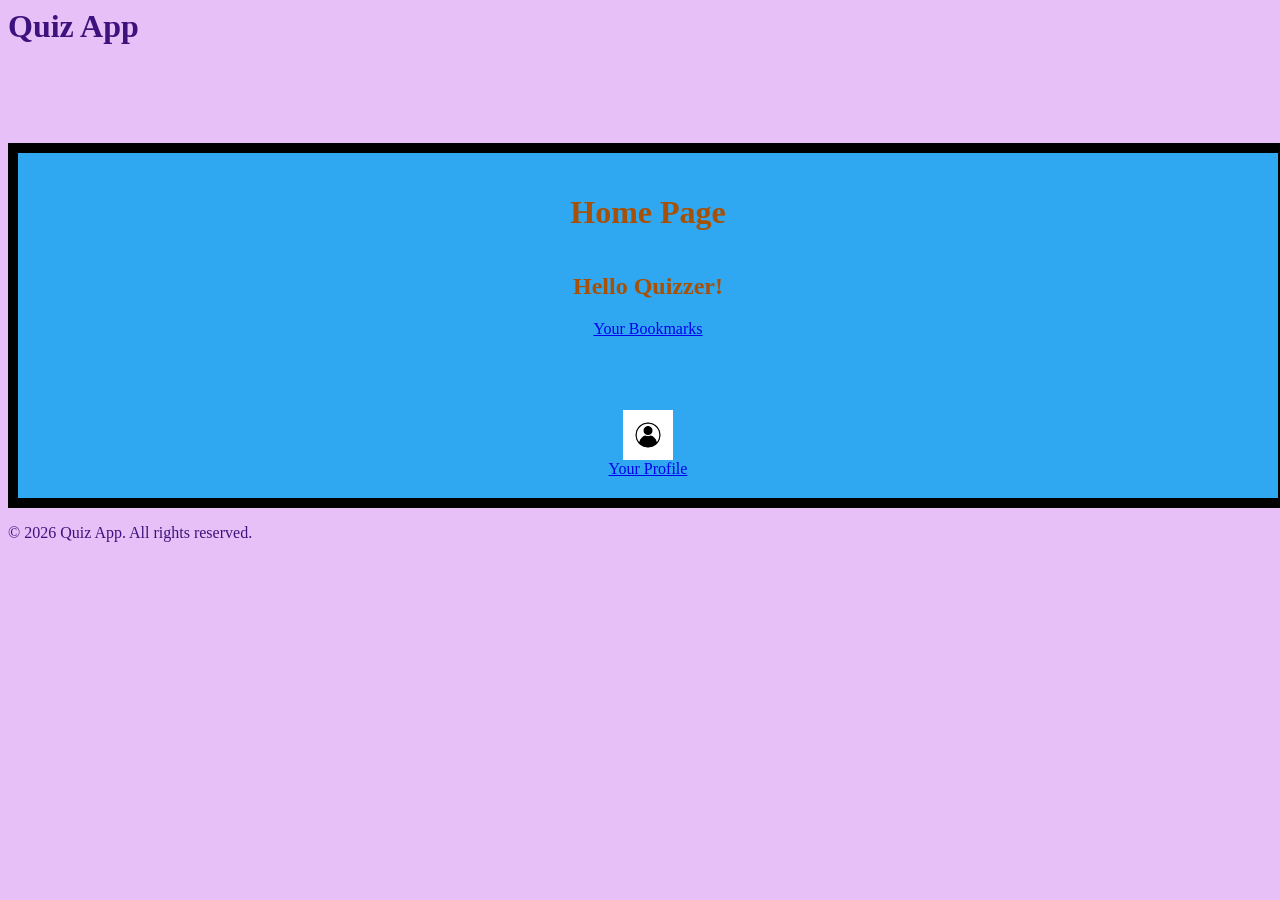
==== index.html @ 251ca3d0 "Basic Page layouts done" ====
<html>
  <head>
    <link rel="stylesheet" type="text/css" href="styles.css" />
  </head>
  <body>
    <header>
      <h1>Quiz App</h1>
    </header>
    <div class="container">
    <h1>Home Page</h1>
    <h2>Hello Quizzer!</h2>
    
    <a href="Bookmark.html">Your Bookmarks</a>
  </br></br></br></br>
  <img src="./images/profile-icon.jpg" alt="Profile Picture" />
    <a href="Profile.html">Your Profile</a>
  </div>
  </body>
  <footer>
    <p>&copy; 2026 Quiz App. All rights reserved.</p>
  </footer>
</html>
---- styles.css ----
* {
  font-family: comicsansms;
}
header {
  width: 100%;
  height: 30%;
}
body {
  width: 100%;
  height: 50%;
  background-color: #e7c0f7;
  color: #3d127d;
}
footer {
  width: 100%;
  height: 20%;
}

.container {
  background-color: #30a7f1;
  padding: 20px;
  border: 10px solid black;
  display: flex;
  flex-direction: column;
  align-items: center;
  justify-content: center;
  color: #a65106;
}
img {
  width: 50px;
  height: 50px;
}
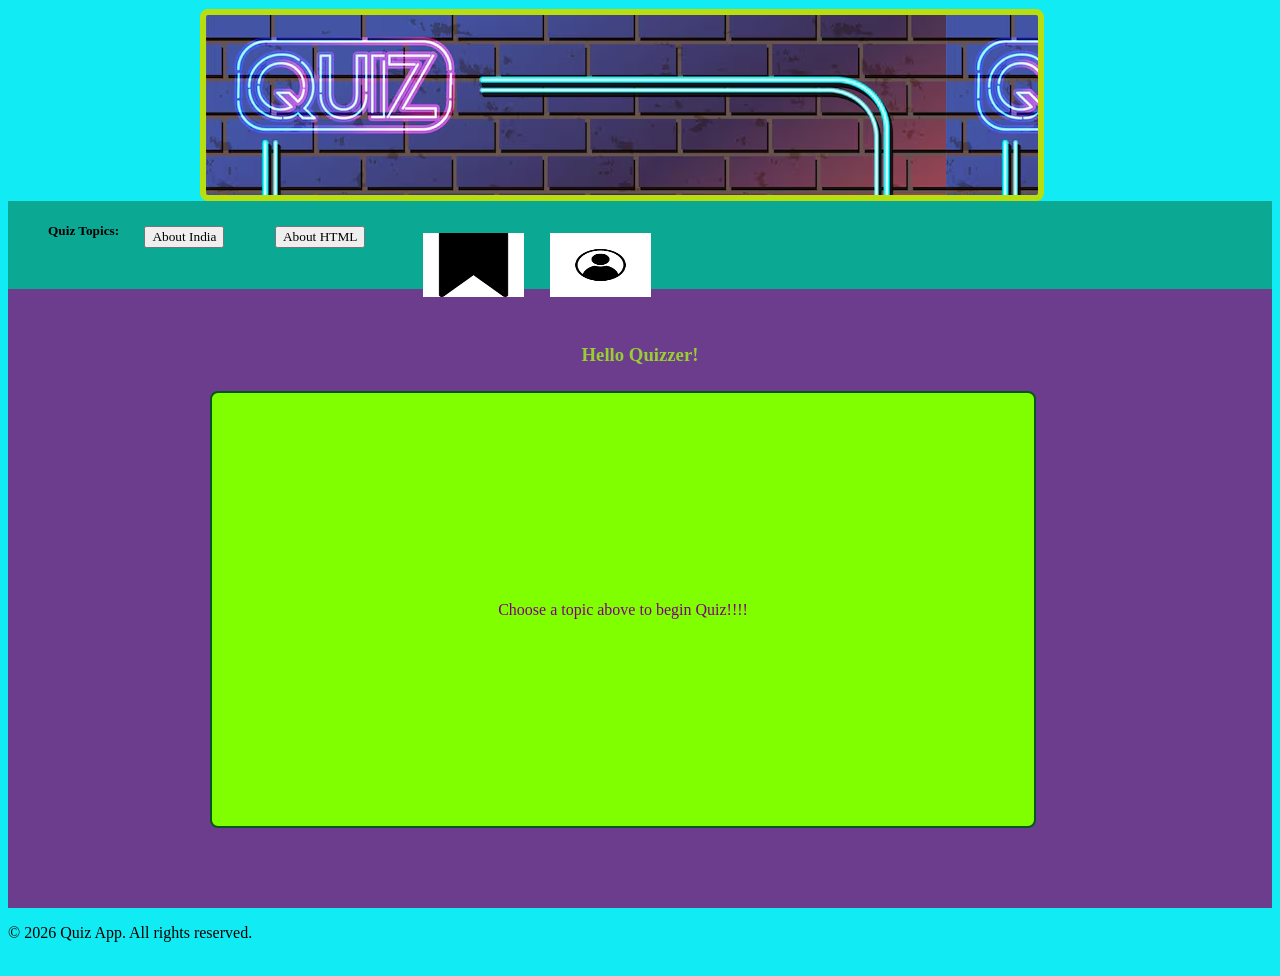
==== commit 2e604fc0: "Home page done" ====
--- a/index.html
+++ b/index.html
@@ -4,17 +4,35 @@
   </head>
   <body>
     <header>
-      <h1>Quiz App</h1>
+      <div class="header-content"></div>
     </header>
-    <div class="container">
-    <h1>Home Page</h1>
-    <h2>Hello Quizzer!</h2>
-    
-    <a href="Bookmark.html">Your Bookmarks</a>
-  </br></br></br></br>
-  <img src="./images/profile-icon.jpg" alt="Profile Picture" />
-    <a href="Profile.html">Your Profile</a>
-  </div>
+
+    <nav>
+      <ul class="nav_flexbox">
+        <li>
+          <h5>Quiz Topics:</h5>
+        </li>
+        <li><input type="button" value="About India" /></li>
+        <li><input type="button" value="About HTML" /></li>
+
+        <li>
+          <a href="Bookmark.html"
+            ><img src="./images/bookmark_icon.png" alt="Bookmark"
+          /></a>
+        </li>
+        <li>
+          <a href="Profile.html"
+            ><img src="./images/profile-icon.jpg" alt="Profile Picture"
+          /></a>
+        </li>
+      </ul>
+    </nav>
+    <main>
+      <h3>Hello Quizzer!</h3>
+      <div class="container">
+        <p>Choose a topic above to begin Quiz!!!!</p>
+      </div>
+    </main>
   </body>
   <footer>
     <p>&copy; 2026 Quiz App. All rights reserved.</p>
--- a/styles.css
+++ b/styles.css
@@ -1,32 +1,112 @@
 * {
   font-family: comicsansms;
 }
+html {
+  background-color: #11ecf4;
+}
+
+.header-content {
+  background-image: url("./images/neon-quiz.jpg.avif");
+  width: 65%;
+  height: 20%;
+  position: fixed;
+  margin-left: 15%;
+  margin-top: 1px;
+  text-align: center;
+  border: 6px solid rgb(184, 222, 15);
+  border-radius: 8px;
+}
+.header-content > h1 {
+  color: rgb(198, 246, 9);
+  font-size: relative(1.5);
+  position: relative;
+}
 header {
   width: 100%;
-  height: 30%;
+  height: 20%;
 }
-body {
+nav {
+  background-color: #0ba993;
   width: 100%;
-  height: 50%;
-  background-color: #e7c0f7;
-  color: #3d127d;
+  height: 10%;
+}
+
+main {
+  width: 100%;
+  height: 70%;
+  background-color: #6c3d8d;
+  color: black;
+  align-content: center;
+  text-align: center;
+}
+h3 {
+  color: yellowgreen;
+  margin-top: 0;
 }
 footer {
   width: 100%;
-  height: 20%;
+  height: 5%;
+  bottom: 0;
+  color: black;
 }
-
+.nav_flexbox {
+  position: relative;
+  display: flex;
+  height: 100%;
+  width: 100%;
+  flex-direction: row;
+  list-style-type: none;
+}
+.nav_flexbox :nth-child(1) {
+  margin-left: 0;
+  text-align: left;
+}
+.nav_flexbox :nth-child(2) {
+  padding: 2%;
+  align-items: flex-end;
+  justify-content: space-between;
+}
+.nav_flexbox :nth-child(3) {
+  padding: 2%;
+  align-items: flex-end;
+  justify-content: space-between;
+}
+.nav_flexbox :nth-child(4) {
+  padding: 1%;
+  width: 8%;
+  align-items: flex-end;
+  justify-content: flex-end;
+}
+.nav_flexbox :nth-child(5) {
+  padding: 1%;
+  width: 8%;
+  margin-right: 0;
+  align-items: flex-end;
+  justify-content: flex-end;
+}
 .container {
-  background-color: #30a7f1;
-  padding: 20px;
-  border: 10px solid black;
+  position: relative;
+  background-color: chartreuse;
+  width: 65%;
+  height: 70%;
+  border: 2px solid rgb(6, 86, 28);
+  border-radius: 8px;
   display: flex;
   flex-direction: column;
   align-items: center;
-  justify-content: center;
-  color: #a65106;
+  margin: 2% 16%;
+  justify-content: space-evenly;
+  color: purple;
+}
+
+.nav_flexbox > img {
+  width: 5px;
+  height: 3px;
+  margin-top: 0;
+  align-items: end;
 }
 img {
-  width: 50px;
-  height: 50px;
+  width: 100%;
+  height: 100%;
+  padding: 20px;
 }
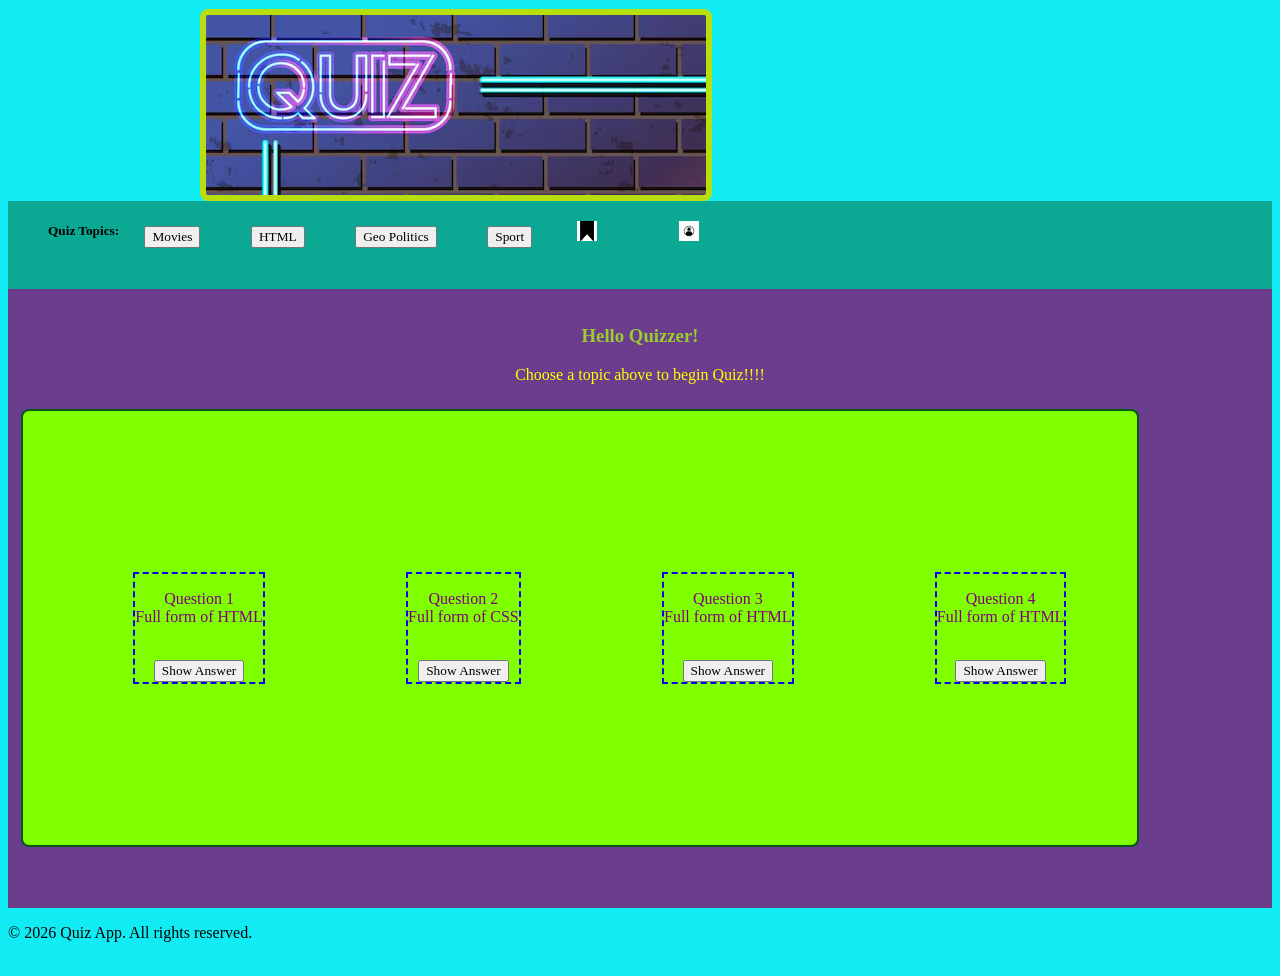
==== commit d4232502: "Basic Quiz card layout, profile page and bookmark page layout done" ====
--- a/index.html
+++ b/index.html
@@ -12,8 +12,10 @@
         <li>
           <h5>Quiz Topics:</h5>
         </li>
-        <li><input type="button" value="About India" /></li>
-        <li><input type="button" value="About HTML" /></li>
+        <li><input type="button" value="Movies" onclick="" /></li>
+        <li><input type="button" value="HTML" onclick="" /></li>
+        <li><input type="button" value="Geo Politics" onclick="" /></li>
+        <li><input type="button" value="Sport" onclick="" /></li>
 
         <li>
           <a href="Bookmark.html"
@@ -29,8 +31,38 @@
     </nav>
     <main>
       <h3>Hello Quizzer!</h3>
-      <div class="container">
+      <div>
         <p>Choose a topic above to begin Quiz!!!!</p>
+        <ul class="container">
+          <li>
+            <div>
+              <p>Question 1<br />Full form of HTML</p>
+              <br />
+              <input type="button" value="Show Answer" />
+            </div>
+          </li>
+          <li>
+            <div>
+              <p>Question 2<br />Full form of CSS</p>
+              <br />
+              <input type="button" value="Show Answer" />
+            </div>
+          </li>
+          <li>
+            <div>
+              <p>Question 3<br />Full form of HTML</p>
+              <br />
+              <input type="button" value="Show Answer" />
+            </div>
+          </li>
+          <li>
+            <div>
+              <p>Question 4<br />Full form of HTML</p>
+              <br />
+              <input type="button" value="Show Answer" />
+            </div>
+          </li>
+        </ul>
       </div>
     </main>
   </body>
--- a/styles.css
+++ b/styles.css
@@ -4,7 +4,9 @@
 html {
   background-color: #11ecf4;
 }
-
+body {
+  position: relative;
+}
 .header-content {
   background-image: url("./images/neon-quiz.jpg.avif");
   width: 65%;
@@ -21,6 +23,18 @@
   font-size: relative(1.5);
   position: relative;
 }
+@media screen and (min-width: 600px) {
+  .header-content {
+    width: 500px;
+    flex-direction: row;
+  }
+}
+@media screen and(min-width: 1200px) {
+  .header-content {
+    width: 200px;
+    flex-direction: row;
+  }
+}
 header {
   width: 100%;
   height: 20%;
@@ -35,10 +49,11 @@
   width: 100%;
   height: 70%;
   background-color: #6c3d8d;
-  color: black;
+  color: yellow;
   align-content: center;
   text-align: center;
 }
+h2,
 h3 {
   color: yellowgreen;
   margin-top: 0;
@@ -72,41 +87,45 @@
   justify-content: space-between;
 }
 .nav_flexbox :nth-child(4) {
-  padding: 1%;
+  padding: 2%;
+  align-items: flex-end;
+  justify-content: space-between;
+}
+.nav_flexbox :nth-child(5) {
+  padding: 2%;
+  align-items: flex-end;
+  justify-content: space-between;
+}
+.nav_flexbox :nth-child(6) {
   width: 8%;
   align-items: flex-end;
   justify-content: flex-end;
 }
-.nav_flexbox :nth-child(5) {
-  padding: 1%;
+.nav_flexbox :nth-child(7) {
   width: 8%;
-  margin-right: 0;
   align-items: flex-end;
   justify-content: flex-end;
 }
 .container {
   position: relative;
   background-color: chartreuse;
-  width: 65%;
+  width: 85%;
   height: 70%;
   border: 2px solid rgb(6, 86, 28);
   border-radius: 8px;
   display: flex;
-  flex-direction: column;
+  flex-direction: row;
   align-items: center;
-  margin: 2% 16%;
-  justify-content: space-evenly;
+  margin: 2% 1%;
+  justify-content: space-around;
   color: purple;
-}
-
-.nav_flexbox > img {
-  width: 5px;
-  height: 3px;
-  margin-top: 0;
-  align-items: end;
+  list-style-type: none;
 }
 img {
-  width: 100%;
-  height: 100%;
   padding: 20px;
+  width: 20px;
+  height: 20px;
 }
+.container > li {
+  border: 2px dashed blue;
+}
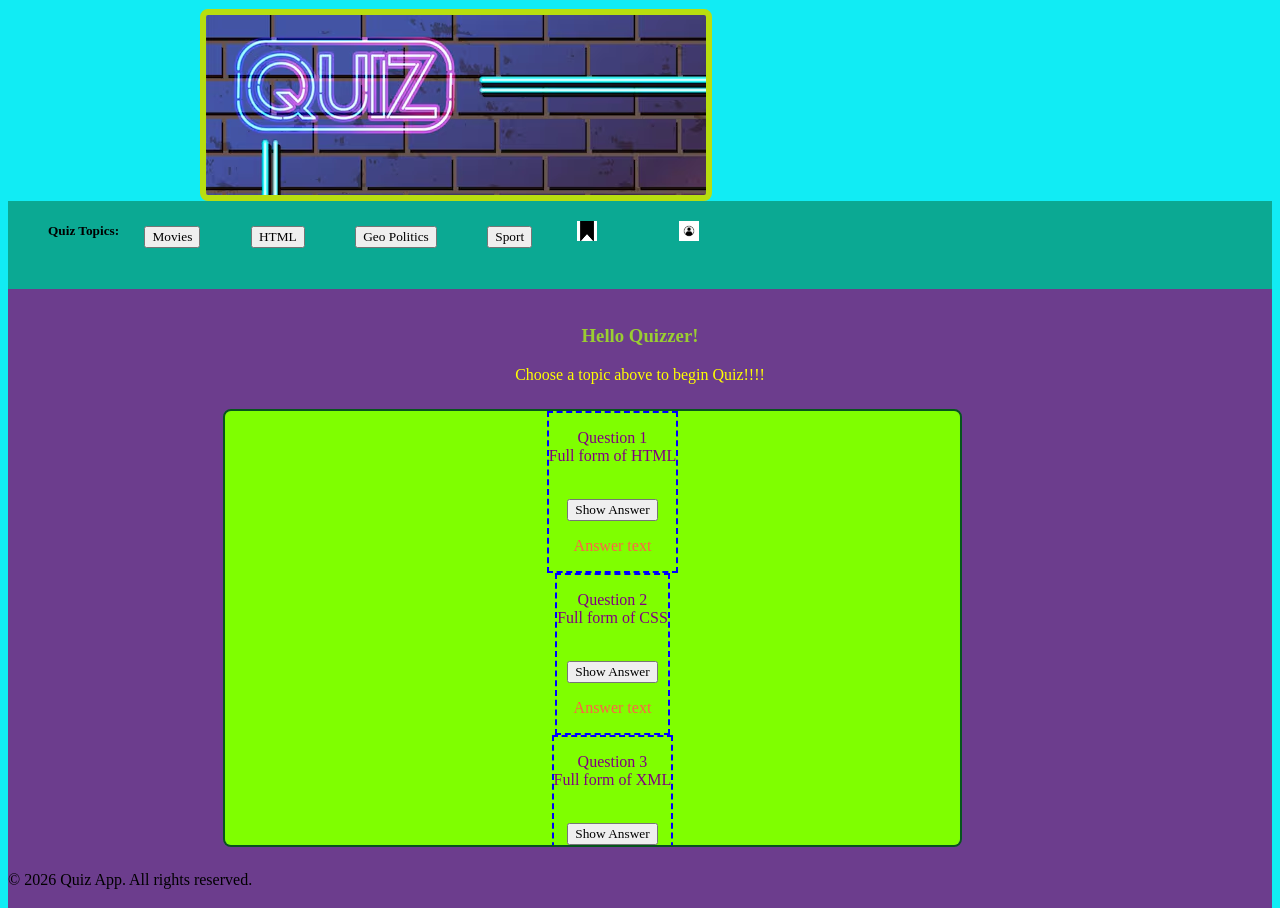
==== commit f9d6ffa2: "Typo error corrected, alignment done, overflow handled" ====
--- a/index.html
+++ b/index.html
@@ -38,28 +38,34 @@
             <div>
               <p>Question 1<br />Full form of HTML</p>
               <br />
-              <input type="button" value="Show Answer" />
+
+              <input class="show_button" type="button" value="Show Answer" />
+              <p class="answer_text">Answer text</p>
             </div>
           </li>
           <li>
             <div>
               <p>Question 2<br />Full form of CSS</p>
               <br />
-              <input type="button" value="Show Answer" />
+              <input class="show_button" type="button" value="Show Answer" />
+              <p class="answer_text">Answer text</p>
             </div>
           </li>
           <li>
             <div>
-              <p>Question 3<br />Full form of HTML</p>
+              <p>Question 3<br />Full form of XML</p>
               <br />
-              <input type="button" value="Show Answer" />
+              <input class="show_button" type="button" value="Show Answer" />
+              <p class="answer_text">Answer text</p>
             </div>
           </li>
           <li>
             <div>
-              <p>Question 4<br />Full form of HTML</p>
+              <p>Question 4<br />Full form of WWW</p>
               <br />
-              <input type="button" value="Show Answer" />
+
+              <input class="show_button" type="button" value="Show Answer" />
+              <p class="answer_text">Answer text</p>
             </div>
           </li>
         </ul>
--- a/styles.css
+++ b/styles.css
@@ -44,8 +44,12 @@
   width: 100%;
   height: 10%;
 }
-
+input:hover {
+  transition: 0.7s;
+  color: green;
+}
 main {
+  position: absolute;
   width: 100%;
   height: 70%;
   background-color: #6c3d8d;
@@ -59,6 +63,7 @@
   margin-top: 0;
 }
 footer {
+  position: fixed;
   width: 100%;
   height: 5%;
   bottom: 0;
@@ -109,17 +114,23 @@
 .container {
   position: relative;
   background-color: chartreuse;
-  width: 85%;
+  width: 55%;
   height: 70%;
   border: 2px solid rgb(6, 86, 28);
   border-radius: 8px;
   display: flex;
-  flex-direction: row;
+  flex-direction: column;
+  align-content: space-evenly;
   align-items: center;
-  margin: 2% 1%;
-  justify-content: space-around;
-  color: purple;
+  margin: 2% 17%;
+  justify-content: space-evenly;
+  justify-items: center;
+  font-size: 100%;
   list-style-type: none;
+  overflow: scroll;
+}
+.answer_text {
+  color: chartreuse;
 }
 img {
   padding: 20px;
@@ -128,4 +139,12 @@
 }
 .container > li {
   border: 2px dashed blue;
+  color: purple;
 }
+.show_button:hover {
+  transition: 0.7s;
+  color: green;
+}
+.answer_text {
+  color: tomato;
+}
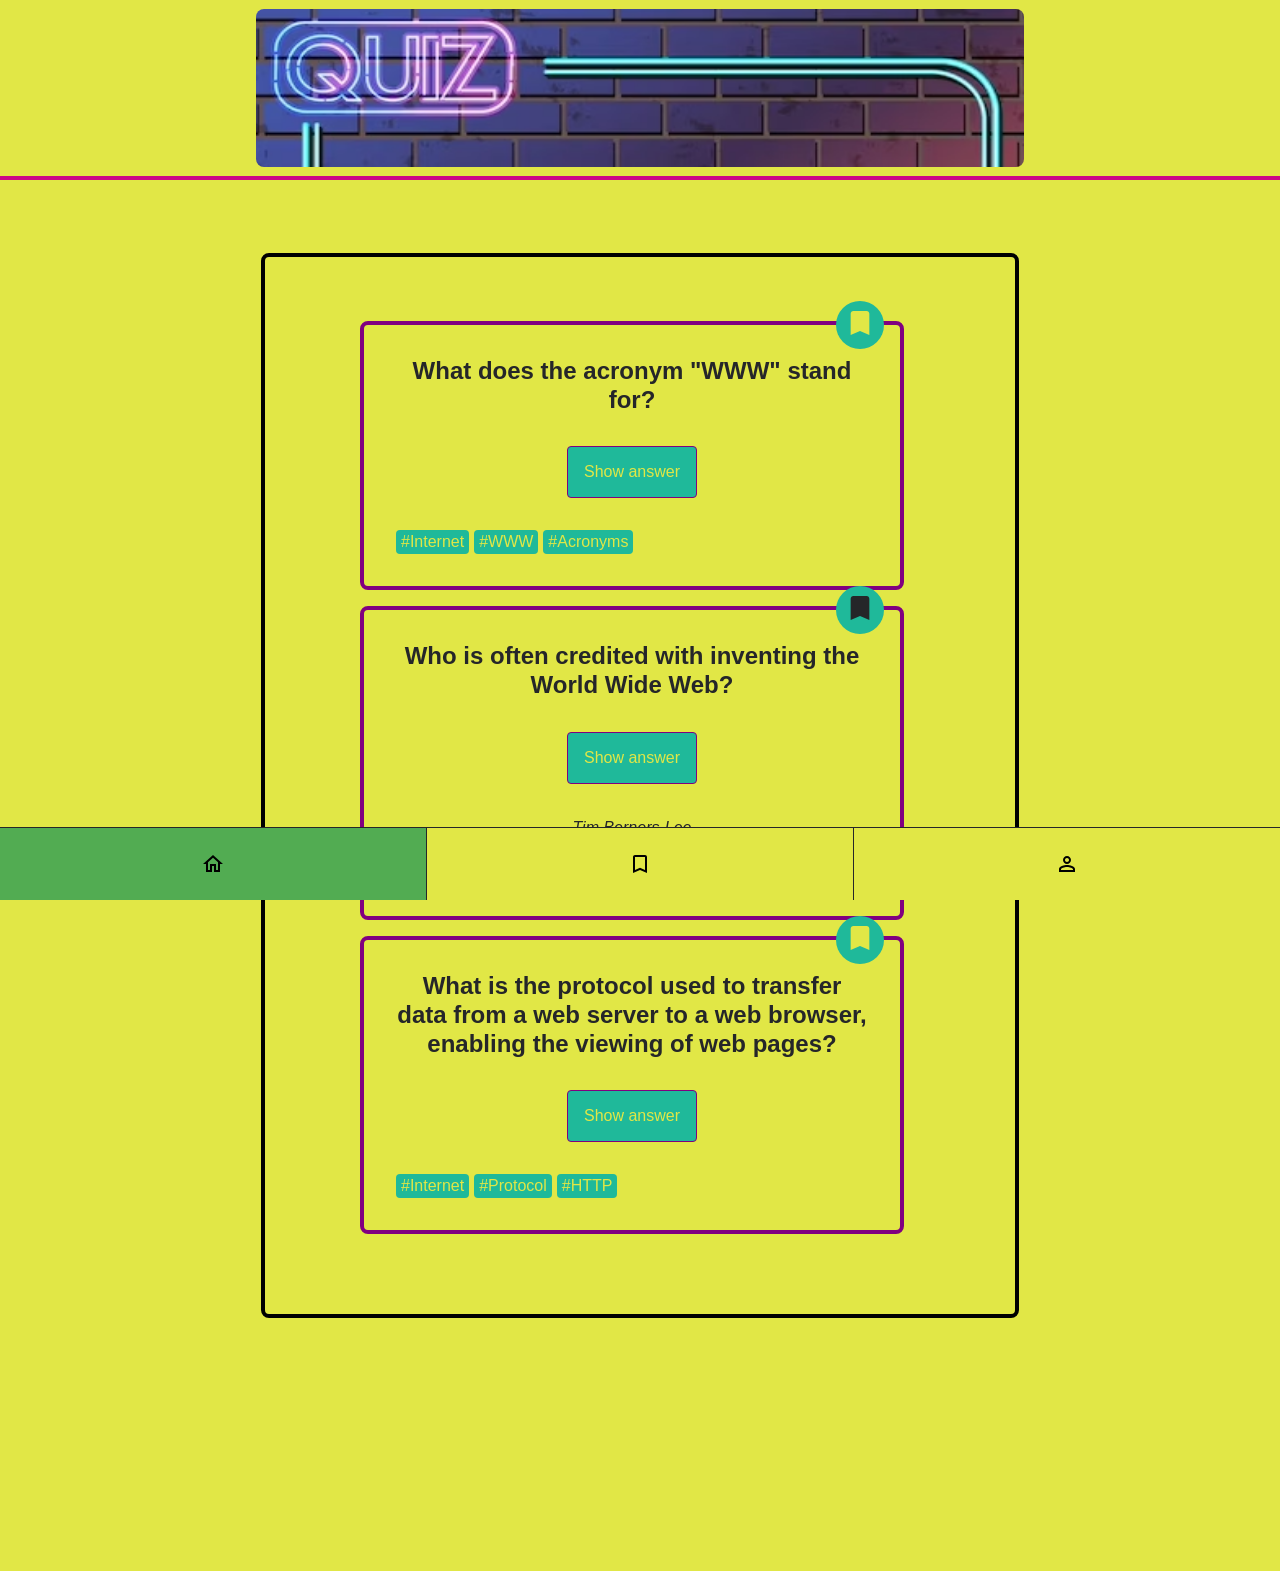
==== commit 874787fc: "recap1 Quiz App completed" ====
--- a/index.html
+++ b/index.html
@@ -1,78 +1,179 @@
-<html>
+<!doctype html>
+<html lang="en">
   <head>
-    <link rel="stylesheet" type="text/css" href="styles.css" />
+    <meta charset="UTF-8" />
+    <meta http-equiv="X-UA-Compatible" content="IE=edge" />
+    <meta name="viewport" content="width=device-width, initial-scale=1.0" />
+    <title>Quiz-App</title>
+    <link rel="stylesheet" href="./styles.css" />
   </head>
   <body>
-    <header>
-      <div class="header-content"></div>
+    <header class="header">
+      <img src="./images/neon-quiz.jpg.avif" />
     </header>
+    <main>
+      <ul class="card-list">
+        <!--
+                FIRST CARD
+              -->
+        <li class="card-list__item">
+          <article class="card">
+            <h2 class="card__question">
+              What does the acronym "WWW" stand for?
+            </h2>
+            <button class="card__button-answer" type="button">
+              Show answer
+            </button>
+            <p class="card__answer">World Wide Web</p>
+            <ul class="card__tag-list">
+              <li class="card__tag-list-item">#Internet</li>
+              <li class="card__tag-list-item">#WWW</li>
+              <li class="card__tag-list-item">#Acronyms</li>
+            </ul>
+            <div class="card__button-bookmark">
+              <button class="bookmark" aria-label="bookmark" type="button">
+                <svg
+                  class="bookmark__icon"
+                  xmlns="http://www.w3.org/2000/svg"
+                  viewbox="0 0 24 24"
+                >
+                  <path
+                    d="M17 3H7c-1.1 0-2 .9-2 2v16l7-3 7 3V5c0-1.1-.9-2-2-2z"
+                  />
+                </svg>
+              </button>
+            </div>
+          </article>
+        </li>
+        <!--
+                SECOND CARD
+              -->
+        <li class="card-list__item">
+          <article class="card">
+            <h2 class="card__question">
+              Who is often credited with inventing the World Wide Web?
+            </h2>
+            <button class="card__button-answer" type="button">
+              Show answer
+            </button>
+            <p class="card__answer card__answer--active">Tim Berners-Lee</p>
+            <ul class="card__tag-list">
+              <li class="card__tag-list-item">#Internet</li>
+              <li class="card__tag-list-item">#History</li>
+              <li class="card__tag-list-item">#Inventors</li>
+            </ul>
+            <div class="card__button-bookmark">
+              <button
+                class="bookmark bookmark--active"
+                aria-label="bookmark"
+                type="button"
+              >
+                <svg
+                  class="bookmark__icon"
+                  xmlns="http://www.w3.org/2000/svg"
+                  viewbox="0 0 24 24"
+                >
+                  <path
+                    d="M17 3H7c-1.1 0-2 .9-2 2v16l7-3 7 3V5c0-1.1-.9-2-2-2z"
+                  />
+                </svg>
+              </button>
+            </div>
+          </article>
+        </li>
+        <!--
+                THIRD CARD
+              -->
+        <li class="card-list__item">
+          <article class="card">
+            <h2 class="card__question">
+              What is the protocol used to transfer data from a web server to a
+              web browser, enabling the viewing of web pages?
+            </h2>
+            <button class="card__button-answer" type="button">
+              Show answer
+            </button>
+            <p class="card__answer">HTTP (Hypertext Transfer Protocol)</p>
+            <ul class="card__tag-list">
+              <li class="card__tag-list-item">#Internet</li>
+              <li class="card__tag-list-item">#Protocol</li>
+              <li class="card__tag-list-item">#HTTP</li>
+            </ul>
+            <div class="card__button-bookmark">
+              <button class="bookmark" aria-label="bookmark" type="button">
+                <svg
+                  class="bookmark__icon"
+                  xmlns="http://www.w3.org/2000/svg"
+                  viewbox="0 0 24 24"
+                >
+                  <path
+                    d="M17 3H7c-1.1 0-2 .9-2 2v16l7-3 7 3V5c0-1.1-.9-2-2-2z"
+                  />
+                </svg>
+              </button>
+            </div>
+          </article>
+        </li>
+      </ul>
+    </main>
 
-    <nav>
-      <ul class="nav_flexbox">
-        <li>
-          <h5>Quiz Topics:</h5>
+    <nav class="navigation">
+      <ul class="navigation__list">
+        <li class="navigation__list-item navigation__list-item--active">
+          <a
+            class="navigation__link"
+            href="index.html"
+            aria-label="go to home page"
+          >
+            <svg
+              xmlns="http://www.w3.org/2000/svg"
+              height="24px"
+              viewbox="0 0 24 24"
+              width="24px"
+            >
+              <path
+                d="M12 5.69l5 4.5V18h-2v-6H9v6H7v-7.81l5-4.5M12 3L2 12h3v8h6v-6h2v6h6v-8h3L12 3z"
+              />
+            </svg>
+          </a>
         </li>
-        <li><input type="button" value="Movies" onclick="" /></li>
-        <li><input type="button" value="HTML" onclick="" /></li>
-        <li><input type="button" value="Geo Politics" onclick="" /></li>
-        <li><input type="button" value="Sport" onclick="" /></li>
-
-        <li>
-          <a href="Bookmark.html"
-            ><img src="./images/bookmark_icon.png" alt="Bookmark"
-          /></a>
+        <li class="navigation__list-item">
+          <a
+            class="navigation__link"
+            href="bookmark.html"
+            aria-label="go to bookmarks page"
+          >
+            <svg
+              xmlns="http://www.w3.org/2000/svg"
+              height="24px"
+              viewbox="0 0 24 24"
+              width="24px"
+            >
+              <path
+                d="M17 3H7c-1.1 0-2 .9-2 2v16l7-3 7 3V5c0-1.1-.9-2-2-2zm0 15l-5-2.18L7 18V5h10v13z"
+              />
+            </svg>
+          </a>
         </li>
-        <li>
-          <a href="Profile.html"
-            ><img src="./images/profile-icon.jpg" alt="Profile Picture"
-          /></a>
+        <li class="navigation__list-item">
+          <a
+            class="navigation__link"
+            href="profile.html"
+            aria-label="go to profile page"
+          >
+            <svg
+              xmlns="http://www.w3.org/2000/svg"
+              height="24px"
+              viewbox="0 0 24 24"
+              width="24px"
+            >
+              <path
+                d="M12 6c1.1 0 2 .9 2 2s-.9 2-2 2-2-.9-2-2 .9-2 2-2m0 9c2.7 0 5.8 1.29 6 2v1H6v-.99c.2-.72 3.3-2.01 6-2.01m0-11C9.79 4 8 5.79 8 8s1.79 4 4 4 4-1.79 4-4-1.79-4-4-4zm0 9c-2.67 0-8 1.34-8 4v3h16v-3c0-2.66-5.33-4-8-4z"
+              />
+            </svg>
+          </a>
         </li>
       </ul>
     </nav>
-    <main>
-      <h3>Hello Quizzer!</h3>
-      <div>
-        <p>Choose a topic above to begin Quiz!!!!</p>
-        <ul class="container">
-          <li>
-            <div>
-              <p>Question 1<br />Full form of HTML</p>
-              <br />
-
-              <input class="show_button" type="button" value="Show Answer" />
-              <p class="answer_text">Answer text</p>
-            </div>
-          </li>
-          <li>
-            <div>
-              <p>Question 2<br />Full form of CSS</p>
-              <br />
-              <input class="show_button" type="button" value="Show Answer" />
-              <p class="answer_text">Answer text</p>
-            </div>
-          </li>
-          <li>
-            <div>
-              <p>Question 3<br />Full form of XML</p>
-              <br />
-              <input class="show_button" type="button" value="Show Answer" />
-              <p class="answer_text">Answer text</p>
-            </div>
-          </li>
-          <li>
-            <div>
-              <p>Question 4<br />Full form of WWW</p>
-              <br />
-
-              <input class="show_button" type="button" value="Show Answer" />
-              <p class="answer_text">Answer text</p>
-            </div>
-          </li>
-        </ul>
-      </div>
-    </main>
   </body>
-  <footer>
-    <p>&copy; 2026 Quiz App. All rights reserved.</p>
-  </footer>
 </html>
--- a/styles.css
+++ b/styles.css
@@ -1,4 +1,16 @@
-* {
+@import "./global.css";
+
+@import "./bookmark.css";
+@import "./card-list.css";
+@import "./card.css";
+@import "./header.css";
+@import "./navigation.css";
+@import "./profile.css";
+@import "./counter-list.css";
+html {
+  scroll-behavior: smooth;
+}
+/* {
   font-family: comicsansms;
 }
 html {
@@ -51,7 +63,7 @@
 main {
   position: absolute;
   width: 100%;
-  height: 70%;
+  height: 80%;
   background-color: #6c3d8d;
   color: yellow;
   align-content: center;
@@ -148,3 +160,4 @@
 .answer_text {
   color: tomato;
 }
+*/
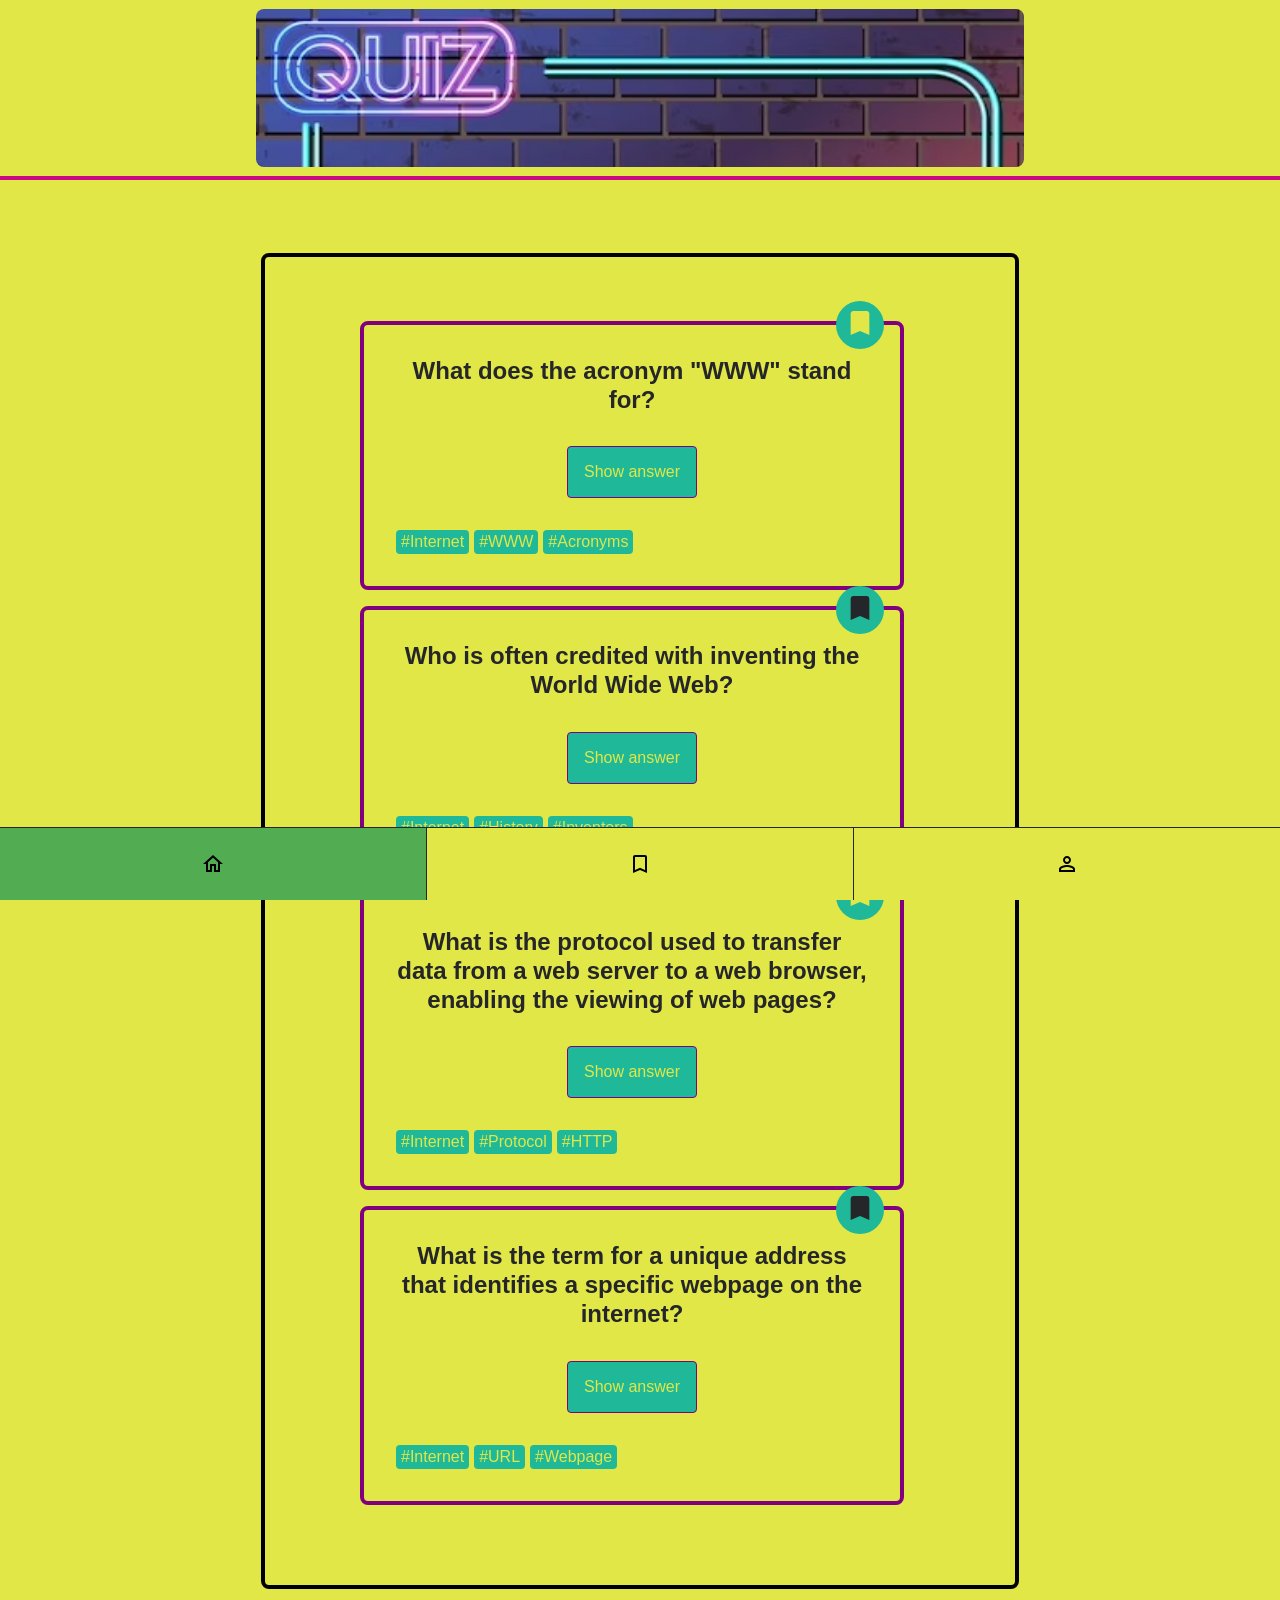
==== commit 814cdd98: "Recapproject2 task 1 implemented" ====
--- a/index.html
+++ b/index.html
@@ -6,6 +6,7 @@
     <meta name="viewport" content="width=device-width, initial-scale=1.0" />
     <title>Quiz-App</title>
     <link rel="stylesheet" href="./styles.css" />
+    <script src="./index.js" defer></script>
   </head>
   <body>
     <header class="header">
@@ -21,17 +22,28 @@
             <h2 class="card__question">
               What does the acronym "WWW" stand for?
             </h2>
-            <button class="card__button-answer" type="button">
-              Show answer
-            </button>
-            <p class="card__answer">World Wide Web</p>
+            <button
+              class="card__button-answer"
+              type="button"
+              data-js="answerButton"
+            >
+              Show answer
+            </button>
+            <p class="card__answer" data-js="answerDisplay" hidden>
+              World Wide Web
+            </p>
             <ul class="card__tag-list">
               <li class="card__tag-list-item">#Internet</li>
               <li class="card__tag-list-item">#WWW</li>
               <li class="card__tag-list-item">#Acronyms</li>
             </ul>
             <div class="card__button-bookmark">
-              <button class="bookmark" aria-label="bookmark" type="button">
+              <button
+                class="bookmark"
+                aria-label="bookmark"
+                type="button"
+                data-js="bookmarkButton"
+              >
                 <svg
                   class="bookmark__icon"
                   xmlns="http://www.w3.org/2000/svg"
@@ -53,10 +65,14 @@
             <h2 class="card__question">
               Who is often credited with inventing the World Wide Web?
             </h2>
-            <button class="card__button-answer" type="button">
-              Show answer
-            </button>
-            <p class="card__answer card__answer--active">Tim Berners-Lee</p>
+            <button
+              class="card__button-answer"
+              type="button"
+              data-js="answerButton"
+            >
+              Show answer
+            </button>
+            <p class="card__answer" data-js="answerDisplay">Tim Berners-Lee</p>
             <ul class="card__tag-list">
               <li class="card__tag-list-item">#Internet</li>
               <li class="card__tag-list-item">#History</li>
@@ -67,6 +83,7 @@
                 class="bookmark bookmark--active"
                 aria-label="bookmark"
                 type="button"
+                data-js="bookmarkButton"
               >
                 <svg
                   class="bookmark__icon"
@@ -100,7 +117,50 @@
               <li class="card__tag-list-item">#HTTP</li>
             </ul>
             <div class="card__button-bookmark">
-              <button class="bookmark" aria-label="bookmark" type="button">
+              <button
+                class="bookmark"
+                aria-label="bookmark"
+                type="button"
+                data-js="bookmarkButton"
+              >
+                <svg
+                  class="bookmark__icon"
+                  xmlns="http://www.w3.org/2000/svg"
+                  viewbox="0 0 24 24"
+                >
+                  <path
+                    d="M17 3H7c-1.1 0-2 .9-2 2v16l7-3 7 3V5c0-1.1-.9-2-2-2z"
+                  />
+                </svg>
+              </button>
+            </div>
+          </article>
+        </li>
+        <!--
+                Fourth CARD
+              -->
+        <li class="card-list__item">
+          <article class="card">
+            <h2 class="card__question">
+              What is the term for a unique address that identifies a specific
+              webpage on the internet?
+            </h2>
+            <button class="card__button-answer" type="button">
+              Show answer
+            </button>
+            <p class="card__answer">URL (Uniform Resource Locator)</p>
+            <ul class="card__tag-list">
+              <li class="card__tag-list-item">#Internet</li>
+              <li class="card__tag-list-item">#URL</li>
+              <li class="card__tag-list-item">#Webpage</li>
+            </ul>
+            <div class="card__button-bookmark">
+              <button
+                class="bookmark bookmark--active"
+                aria-label="bookmark"
+                type="button"
+                data-js="bookmarkButton"
+              >
                 <svg
                   class="bookmark__icon"
                   xmlns="http://www.w3.org/2000/svg"
@@ -122,7 +182,7 @@
         <li class="navigation__list-item navigation__list-item--active">
           <a
             class="navigation__link"
-            href="index.html"
+            href="./index.html"
             aria-label="go to home page"
           >
             <svg
@@ -140,7 +200,7 @@
         <li class="navigation__list-item">
           <a
             class="navigation__link"
-            href="bookmark.html"
+            href="./bookmark.html"
             aria-label="go to bookmarks page"
           >
             <svg
@@ -158,7 +218,7 @@
         <li class="navigation__list-item">
           <a
             class="navigation__link"
-            href="profile.html"
+            href="./profile.html"
             aria-label="go to profile page"
           >
             <svg
--- a/styles.css
+++ b/styles.css
@@ -1,163 +1,12 @@
 @import "./global.css";
 
-@import "./bookmark.css";
-@import "./card-list.css";
-@import "./card.css";
-@import "./header.css";
-@import "./navigation.css";
-@import "./profile.css";
-@import "./counter-list.css";
+@import "./components/bookmark/bookmark.css";
+@import "./components/card/card-list.css";
+@import "./components/card/card.css";
+@import "./components/other-css/header.css";
+@import "./components/other-css/navigation.css";
+@import "./components/profile/profile.css";
+@import "./components/other-css/counter-list.css";
 html {
   scroll-behavior: smooth;
 }
-/* {
-  font-family: comicsansms;
-}
-html {
-  background-color: #11ecf4;
-}
-body {
-  position: relative;
-}
-.header-content {
-  background-image: url("./images/neon-quiz.jpg.avif");
-  width: 65%;
-  height: 20%;
-  position: fixed;
-  margin-left: 15%;
-  margin-top: 1px;
-  text-align: center;
-  border: 6px solid rgb(184, 222, 15);
-  border-radius: 8px;
-}
-.header-content > h1 {
-  color: rgb(198, 246, 9);
-  font-size: relative(1.5);
-  position: relative;
-}
-@media screen and (min-width: 600px) {
-  .header-content {
-    width: 500px;
-    flex-direction: row;
-  }
-}
-@media screen and(min-width: 1200px) {
-  .header-content {
-    width: 200px;
-    flex-direction: row;
-  }
-}
-header {
-  width: 100%;
-  height: 20%;
-}
-nav {
-  background-color: #0ba993;
-  width: 100%;
-  height: 10%;
-}
-input:hover {
-  transition: 0.7s;
-  color: green;
-}
-main {
-  position: absolute;
-  width: 100%;
-  height: 80%;
-  background-color: #6c3d8d;
-  color: yellow;
-  align-content: center;
-  text-align: center;
-}
-h2,
-h3 {
-  color: yellowgreen;
-  margin-top: 0;
-}
-footer {
-  position: fixed;
-  width: 100%;
-  height: 5%;
-  bottom: 0;
-  color: black;
-}
-.nav_flexbox {
-  position: relative;
-  display: flex;
-  height: 100%;
-  width: 100%;
-  flex-direction: row;
-  list-style-type: none;
-}
-.nav_flexbox :nth-child(1) {
-  margin-left: 0;
-  text-align: left;
-}
-.nav_flexbox :nth-child(2) {
-  padding: 2%;
-  align-items: flex-end;
-  justify-content: space-between;
-}
-.nav_flexbox :nth-child(3) {
-  padding: 2%;
-  align-items: flex-end;
-  justify-content: space-between;
-}
-.nav_flexbox :nth-child(4) {
-  padding: 2%;
-  align-items: flex-end;
-  justify-content: space-between;
-}
-.nav_flexbox :nth-child(5) {
-  padding: 2%;
-  align-items: flex-end;
-  justify-content: space-between;
-}
-.nav_flexbox :nth-child(6) {
-  width: 8%;
-  align-items: flex-end;
-  justify-content: flex-end;
-}
-.nav_flexbox :nth-child(7) {
-  width: 8%;
-  align-items: flex-end;
-  justify-content: flex-end;
-}
-.container {
-  position: relative;
-  background-color: chartreuse;
-  width: 55%;
-  height: 70%;
-  border: 2px solid rgb(6, 86, 28);
-  border-radius: 8px;
-  display: flex;
-  flex-direction: column;
-  align-content: space-evenly;
-  align-items: center;
-  margin: 2% 17%;
-  justify-content: space-evenly;
-  justify-items: center;
-  font-size: 100%;
-  list-style-type: none;
-  overflow: scroll;
-}
-.answer_text {
-  color: chartreuse;
-}
-img {
-  padding: 20px;
-  width: 20px;
-  height: 20px;
-}
-.container > li {
-  border: 2px dashed blue;
-  color: purple;
-}
-.show_button:hover {
-  transition: 0.7s;
-  color: green;
-}
-.answer_text {
-  color: tomato;
-}
-*/
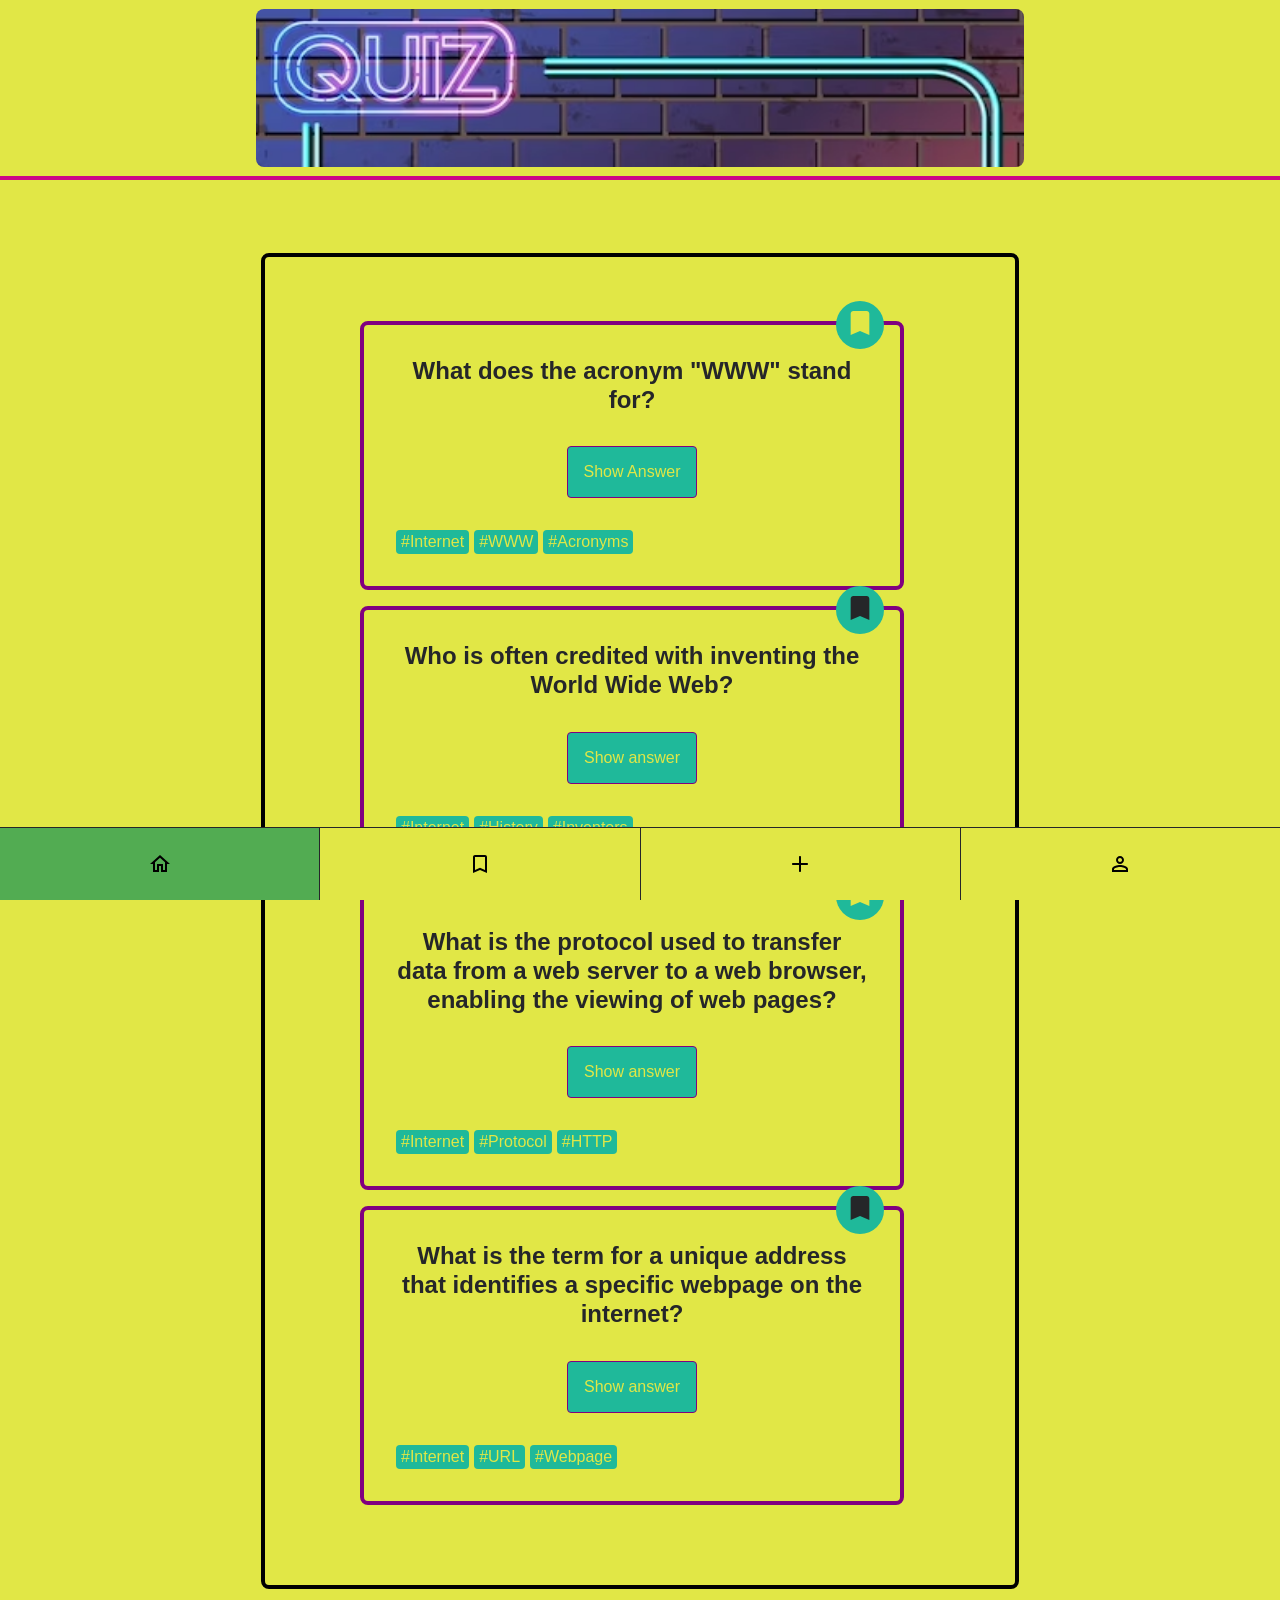
==== commit 90c634bb: "Recapproject2 task 2,4 implemented" ====
--- a/index.html
+++ b/index.html
@@ -27,7 +27,7 @@
               type="button"
               data-js="answerButton"
             >
-              Show answer
+              Show Answer
             </button>
             <p class="card__answer" data-js="answerDisplay" hidden>
               World Wide Web
@@ -72,7 +72,9 @@
             >
               Show answer
             </button>
-            <p class="card__answer" data-js="answerDisplay">Tim Berners-Lee</p>
+            <p class="card__answer" data-js="answerDisplay" hidden>
+              Tim Berners-Lee
+            </p>
             <ul class="card__tag-list">
               <li class="card__tag-list-item">#Internet</li>
               <li class="card__tag-list-item">#History</li>
@@ -110,7 +112,9 @@
             <button class="card__button-answer" type="button">
               Show answer
             </button>
-            <p class="card__answer">HTTP (Hypertext Transfer Protocol)</p>
+            <p class="card__answer" hidden>
+              HTTP (Hypertext Transfer Protocol)
+            </p>
             <ul class="card__tag-list">
               <li class="card__tag-list-item">#Internet</li>
               <li class="card__tag-list-item">#Protocol</li>
@@ -148,7 +152,7 @@
             <button class="card__button-answer" type="button">
               Show answer
             </button>
-            <p class="card__answer">URL (Uniform Resource Locator)</p>
+            <p class="card__answer" hidden>URL (Uniform Resource Locator)</p>
             <ul class="card__tag-list">
               <li class="card__tag-list-item">#Internet</li>
               <li class="card__tag-list-item">#URL</li>
@@ -218,6 +222,25 @@
         <li class="navigation__list-item">
           <a
             class="navigation__link"
+            href="./form.html"
+            aria-label="go to form page"
+          >
+            <svg
+              class="add__icon"
+              xmlns="http://www.w3.org/2000/svg"
+              viewbox="0 0 24 24"
+              height="24px"
+              width="24px"
+            >
+              <path
+                d="M19 11h-6V5c0-.6-.4-1-1-1s-1 .4-1 1v6H5c-.6 0-1 .4-1 1s.4 1 1 1h6v6c0 .6.4 1 1 1s1-.4 1-1v-6h6c.6 0 1-.4 1-1s-.4-1-1-1z"
+              />
+            </svg>
+          </a>
+        </li>
+        <li class="navigation__list-item">
+          <a
+            class="navigation__link"
             href="./profile.html"
             aria-label="go to profile page"
           >
--- a/styles.css
+++ b/styles.css
@@ -7,6 +7,8 @@
 @import "./components/other-css/navigation.css";
 @import "./components/profile/profile.css";
 @import "./components/other-css/counter-list.css";
+@import "./form.css";
 html {
   scroll-behavior: smooth;
+  overflow: scroll;
 }
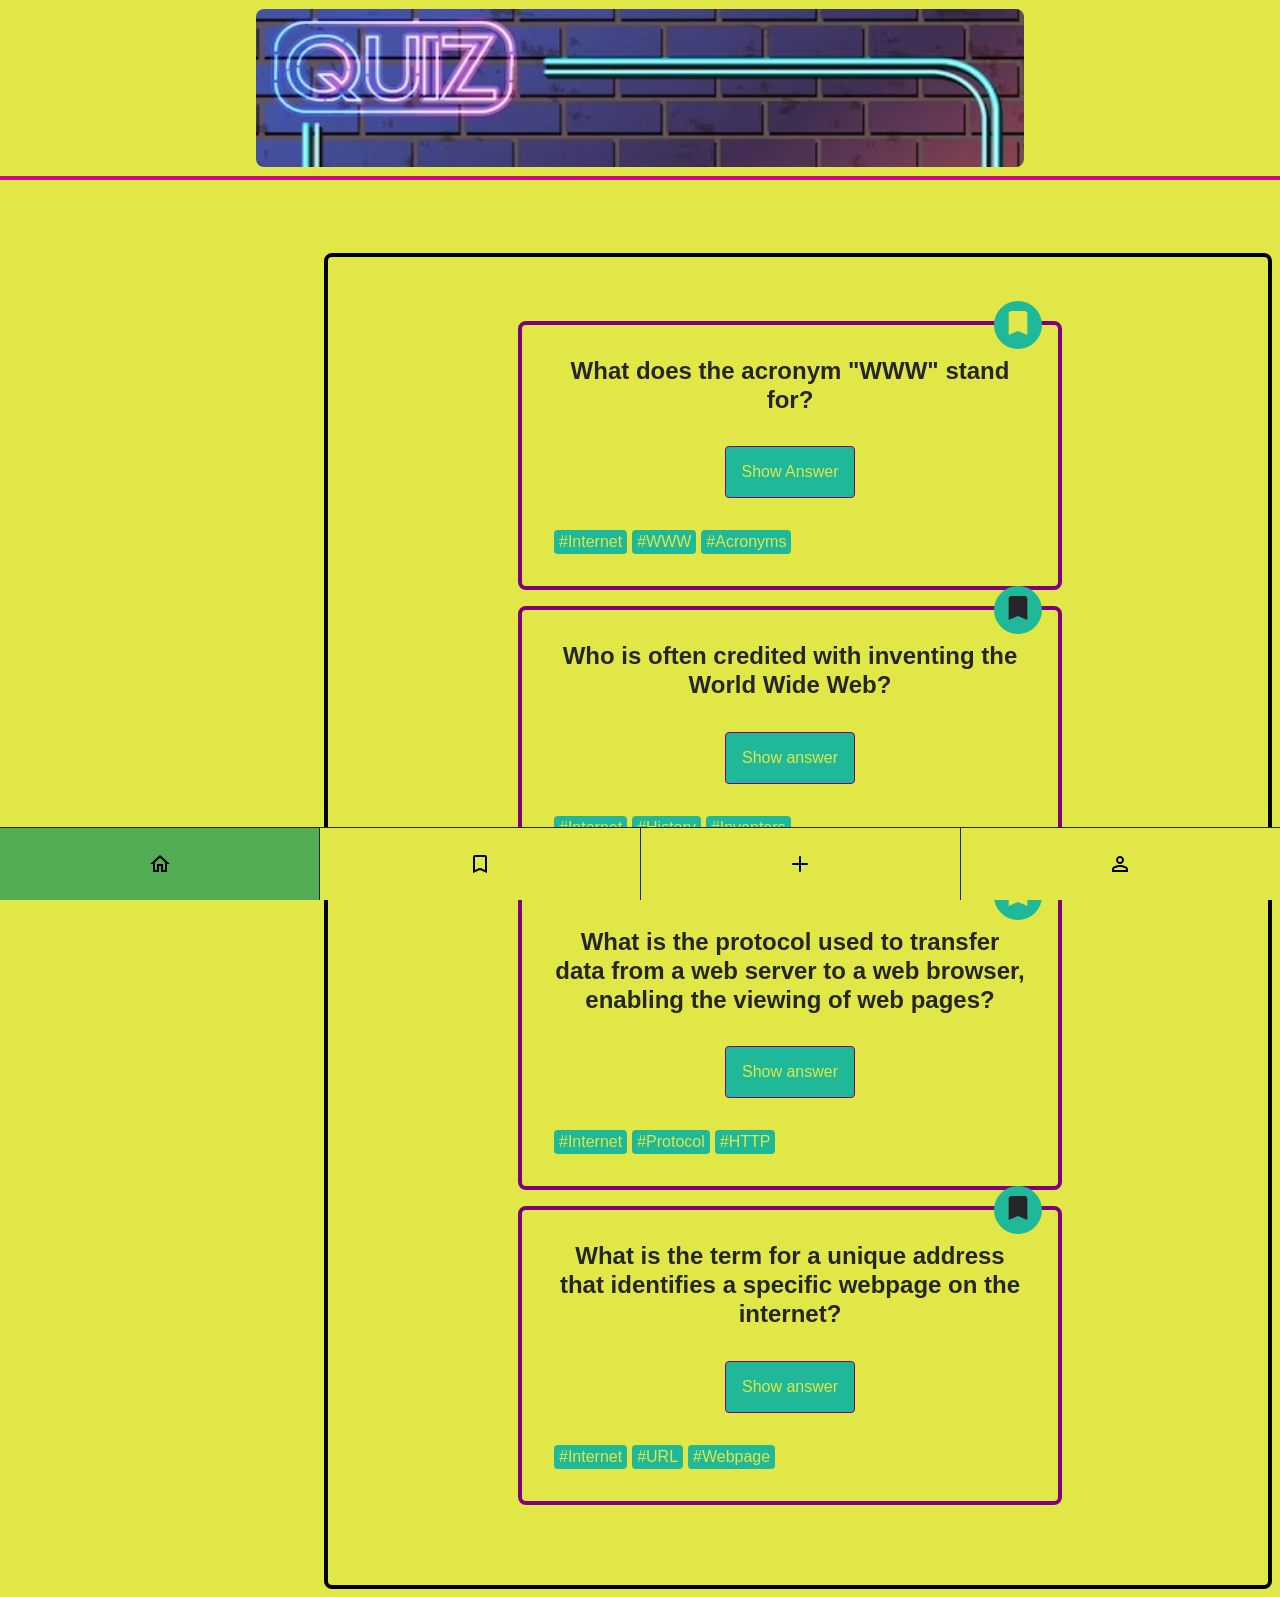
==== commit 32501b1c: "Task 3 completed, Bonus feature not yet achieved having some issues" ====
--- a/index.html
+++ b/index.html
@@ -7,6 +7,7 @@
     <title>Quiz-App</title>
     <link rel="stylesheet" href="./styles.css" />
     <script src="./index.js" defer></script>
+    <script src="./form.js" defer></script>
   </head>
   <body>
     <header class="header">
@@ -25,6 +26,7 @@
             <button
               class="card__button-answer"
               type="button"
+              to
               data-js="answerButton"
             >
               Show Answer
